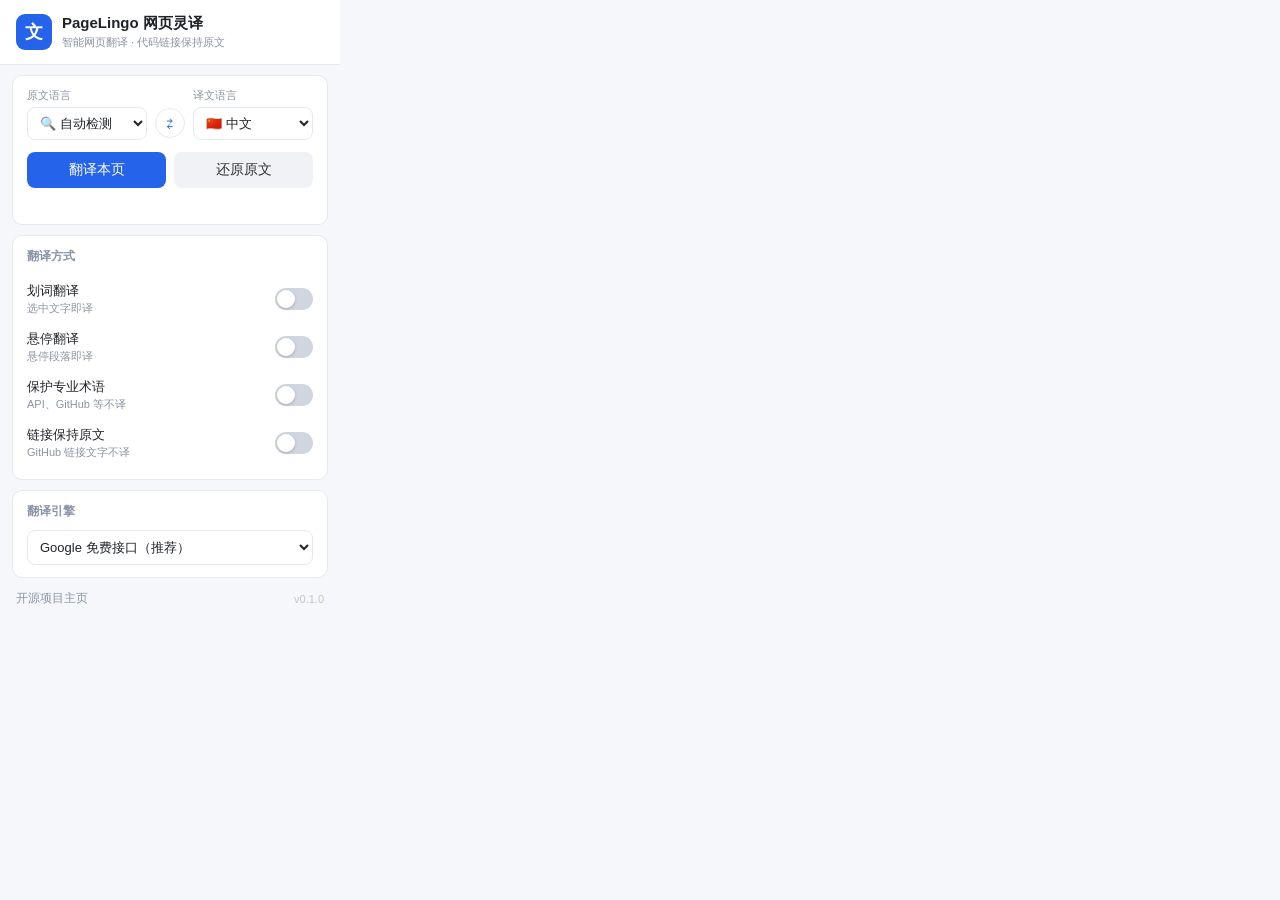
==== src/popup/popup.html @ 4a097ae0 "feat: PageLingo 网页灵译首版发布 全页/划词/悬停三种翻译；代码块、命令、链接与专业术语保持原文（节点分类+占位保护）；MutationObserver 动态内容翻译；中英日韩德五语互" ====
<!DOCTYPE html>
<html lang="zh-CN">
<head>
  <meta charset="UTF-8">
  <title>PageLingo 网页灵译</title>
  <link rel="stylesheet" href="popup.css">
</head>
<body>
  <header class="header">
    <span class="logo">文</span>
    <div class="title-wrap">
      <h1>PageLingo 网页灵译</h1>
      <p class="sub">智能网页翻译 · 代码链接保持原文</p>
    </div>
  </header>

  <section class="card">
    <div class="lang-row">
      <div class="lang-box">
        <label>原文语言</label>
        <select id="sourceLang"></select>
      </div>
      <button id="swapBtn" class="swap" title="互换语言">⇄</button>
      <div class="lang-box">
        <label>译文语言</label>
        <select id="targetLang"></select>
      </div>
    </div>

    <div class="actions">
      <button id="translateBtn" class="btn btn-primary">翻译本页</button>
      <button id="restoreBtn" class="btn btn-ghost">还原原文</button>
    </div>
    <p id="status" class="status"></p>
  </section>

  <section class="card">
    <h2>翻译方式</h2>
    <label class="row">
      <span>划词翻译<span class="hint">选中文字即译</span></span>
      <input type="checkbox" id="selectionEnabled" class="switch">
    </label>
    <label class="row">
      <span>悬停翻译<span class="hint">悬停段落即译</span></span>
      <input type="checkbox" id="hoverEnabled" class="switch">
    </label>
    <label class="row">
      <span>保护专业术语<span class="hint">API、GitHub 等不译</span></span>
      <input type="checkbox" id="protectTerms" class="switch">
    </label>
    <label class="row">
      <span>链接保持原文<span class="hint">GitHub 链接文字不译</span></span>
      <input type="checkbox" id="skipLinks" class="switch">
    </label>
  </section>

  <section class="card">
    <h2>翻译引擎</h2>
    <select id="engine" class="full">
      <option value="google">Google 免费接口（推荐）</option>
      <option value="mymemory">MyMemory 免费接口</option>
      <option value="custom">自定义接口</option>
    </select>
    <input id="customEndpoint" class="full endpoint" type="text"
           placeholder="https://api.example.com?text={text}&from={from}&to={to}" />
  </section>

  <footer class="footer">
    <a href="https://github.com/" target="_blank" rel="noopener">开源项目主页</a>
    <span class="ver">v0.1.0</span>
  </footer>

  <script src="../shared/langs.js"></script>
  <script src="../shared/storage.js"></script>
  <script src="popup.js"></script>
</body>
</html>
---- src/popup/popup.css ----
:root {
  --primary: #2563eb;
  --primary-hover: #1d4ed8;
  --bg: #f5f7fa;
  --card: #ffffff;
  --text: #1f2328;
  --muted: #8a94a6;
  --border: #e6e9f0;
}

* { box-sizing: border-box; margin: 0; padding: 0; }

body {
  width: 340px;
  font-family: -apple-system, BlinkMacSystemFont, "Segoe UI", "PingFang SC", "Microsoft YaHei", sans-serif;
  background: var(--bg);
  color: var(--text);
  font-size: 13px;
}

.header {
  display: flex;
  align-items: center;
  gap: 10px;
  padding: 14px 16px;
  background: var(--card);
  border-bottom: 1px solid var(--border);
}

.logo {
  width: 36px; height: 36px;
  background: var(--primary);
  color: #fff;
  border-radius: 9px;
  display: flex; align-items: center; justify-content: center;
  font-size: 18px; font-weight: 600;
}

.title-wrap h1 { font-size: 15px; font-weight: 600; }
.sub { font-size: 11px; color: var(--muted); margin-top: 2px; }

.card {
  background: var(--card);
  margin: 10px 12px 0;
  padding: 12px 14px;
  border-radius: 10px;
  border: 1px solid var(--border);
}

.card h2 { font-size: 12px; font-weight: 600; color: var(--muted); margin-bottom: 10px; }

.lang-row { display: flex; align-items: center; gap: 8px; }
.lang-box { flex: 1; }
.lang-box label { display: block; font-size: 11px; color: var(--muted); margin-bottom: 4px; }
.lang-box select {
  width: 100%; padding: 7px 8px; border: 1px solid var(--border);
  border-radius: 8px; font-size: 13px; background: #fff; color: var(--text);
}

.swap {
  margin-top: 18px;
  width: 30px; height: 30px; border-radius: 50%;
  border: 1px solid var(--border); background: #fff; color: var(--primary);
  cursor: pointer; font-size: 15px; flex-shrink: 0;
}
.swap:hover { background: #eef4ff; }

.actions { display: flex; gap: 8px; margin-top: 12px; }
.btn {
  flex: 1; padding: 9px 0; border-radius: 8px; border: none;
  font-size: 14px; cursor: pointer;
}
.btn-primary { background: var(--primary); color: #fff; font-weight: 500; }
.btn-primary:hover { background: var(--primary-hover); }
.btn-ghost { background: #f0f2f6; color: #333; }
.btn-ghost:hover { background: #e4e8ef; }

.status { font-size: 12px; color: var(--primary); margin-top: 8px; min-height: 16px; }
.status.error { color: #d93025; }

.row {
  display: flex; align-items: center; justify-content: space-between;
  padding: 7px 0; cursor: pointer;
}
.row .hint { display: block; font-size: 11px; color: var(--muted); margin-top: 1px; }

.switch {
  appearance: none; -webkit-appearance: none;
  width: 38px; height: 22px; border-radius: 11px;
  background: #cfd6e0; position: relative; cursor: pointer;
  transition: background .2s; outline: none;
}
.switch::after {
  content: ""; position: absolute; top: 2px; left: 2px;
  width: 18px; height: 18px; border-radius: 50%; background: #fff;
  transition: left .2s; box-shadow: 0 1px 3px rgba(0,0,0,.2);
}
.switch:checked { background: var(--primary); }
.switch:checked::after { left: 18px; }

select.full, input.full {
  width: 100%; padding: 8px; border: 1px solid var(--border);
  border-radius: 8px; font-size: 13px; background: #fff; color: var(--text);
}
.endpoint { margin-top: 8px; display: none; font-size: 12px; }

.footer {
  display: flex; justify-content: space-between; align-items: center;
  padding: 12px 16px;
}
.footer a { color: var(--muted); text-decoration: none; font-size: 12px; }
.footer a:hover { color: var(--primary); }
.ver { font-size: 11px; color: #c0c6cf; }
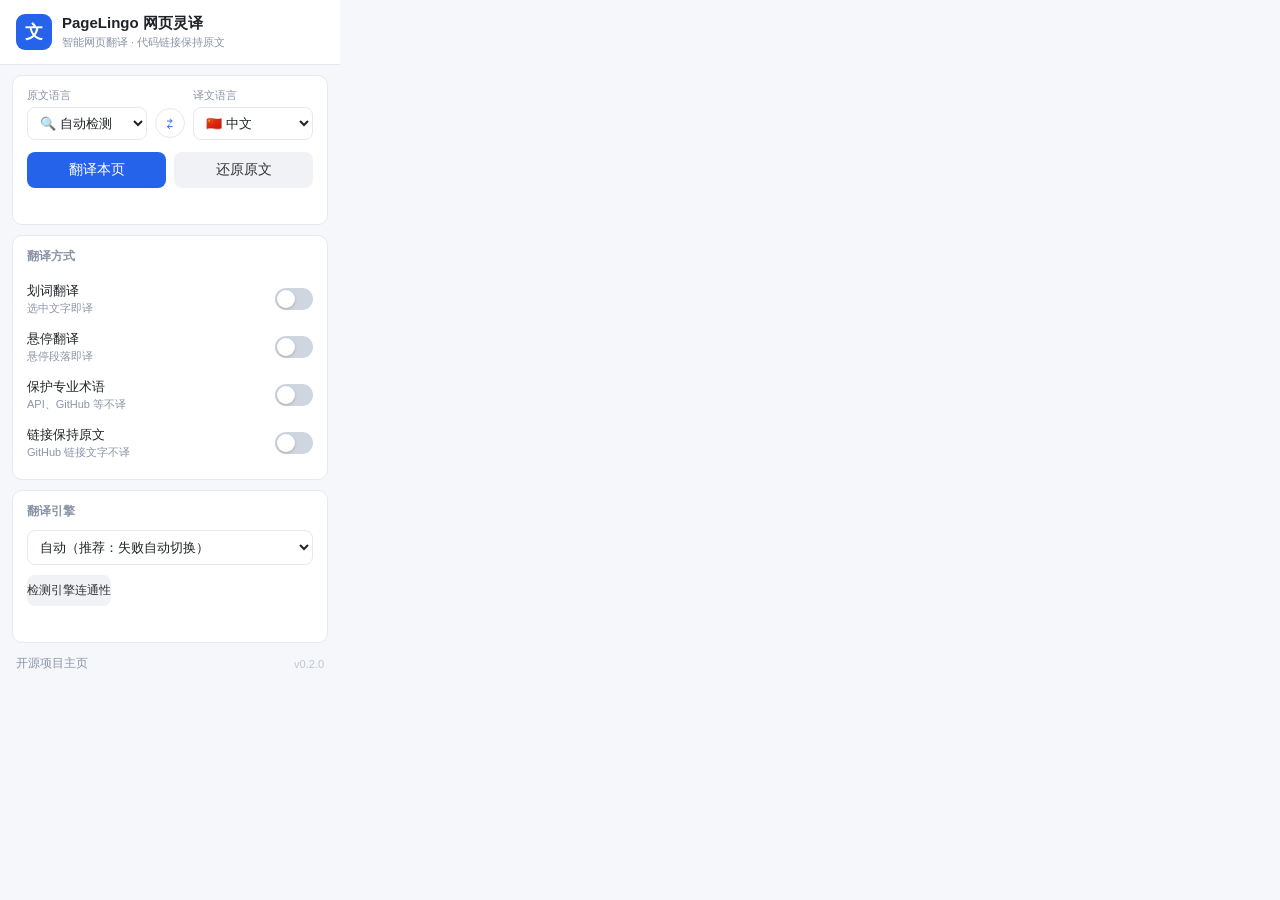
==== commit 008bea76: "feat: 引擎自动降级、DeepL 支持与连通性自检（v0.2.0） - 新增 auto 引擎（新默认）：Google → MyMemory → DeepL → 自定义 依次尝试，失败引擎冷却 10" ====
--- a/src/popup/popup.html
+++ b/src/popup/popup.html
@@ -57,17 +57,23 @@
   <section class="card">
     <h2>翻译引擎</h2>
     <select id="engine" class="full">
-      <option value="google">Google 免费接口（推荐）</option>
+      <option value="auto">自动（推荐：失败自动切换）</option>
+      <option value="google">Google 免费接口</option>
       <option value="mymemory">MyMemory 免费接口</option>
+      <option value="deepl">DeepL 官方 API（需密钥）</option>
       <option value="custom">自定义接口</option>
     </select>
+    <input id="deeplKey" class="full endpoint" type="text"
+           placeholder="DeepL 密钥（免费版以 :fx 结尾）" />
     <input id="customEndpoint" class="full endpoint" type="text"
            placeholder="https://api.example.com?text={text}&from={from}&to={to}" />
+    <button id="diagBtn" class="btn btn-ghost diag-btn">检测引擎连通性</button>
+    <p id="diagStatus" class="status diag-status"></p>
   </section>
 
   <footer class="footer">
-    <a href="https://github.com/" target="_blank" rel="noopener">开源项目主页</a>
-    <span class="ver">v0.1.0</span>
+    <a href="https://github.com/diligent-lazycat/pagelingo" target="_blank" rel="noopener">开源项目主页</a>
+    <span class="ver">v0.2.0</span>
   </footer>
 
   <script src="../shared/langs.js"></script>
--- a/src/popup/popup.css
+++ b/src/popup/popup.css
@@ -103,6 +103,8 @@
   border-radius: 8px; font-size: 13px; background: #fff; color: var(--text);
 }
 .endpoint { margin-top: 8px; display: none; font-size: 12px; }
+.diag-btn { margin-top: 10px; font-size: 12px; padding: 7px 0; }
+.diag-status { white-space: pre-line; font-size: 11px; line-height: 1.6; }
 
 .footer {
   display: flex; justify-content: space-between; align-items: center;
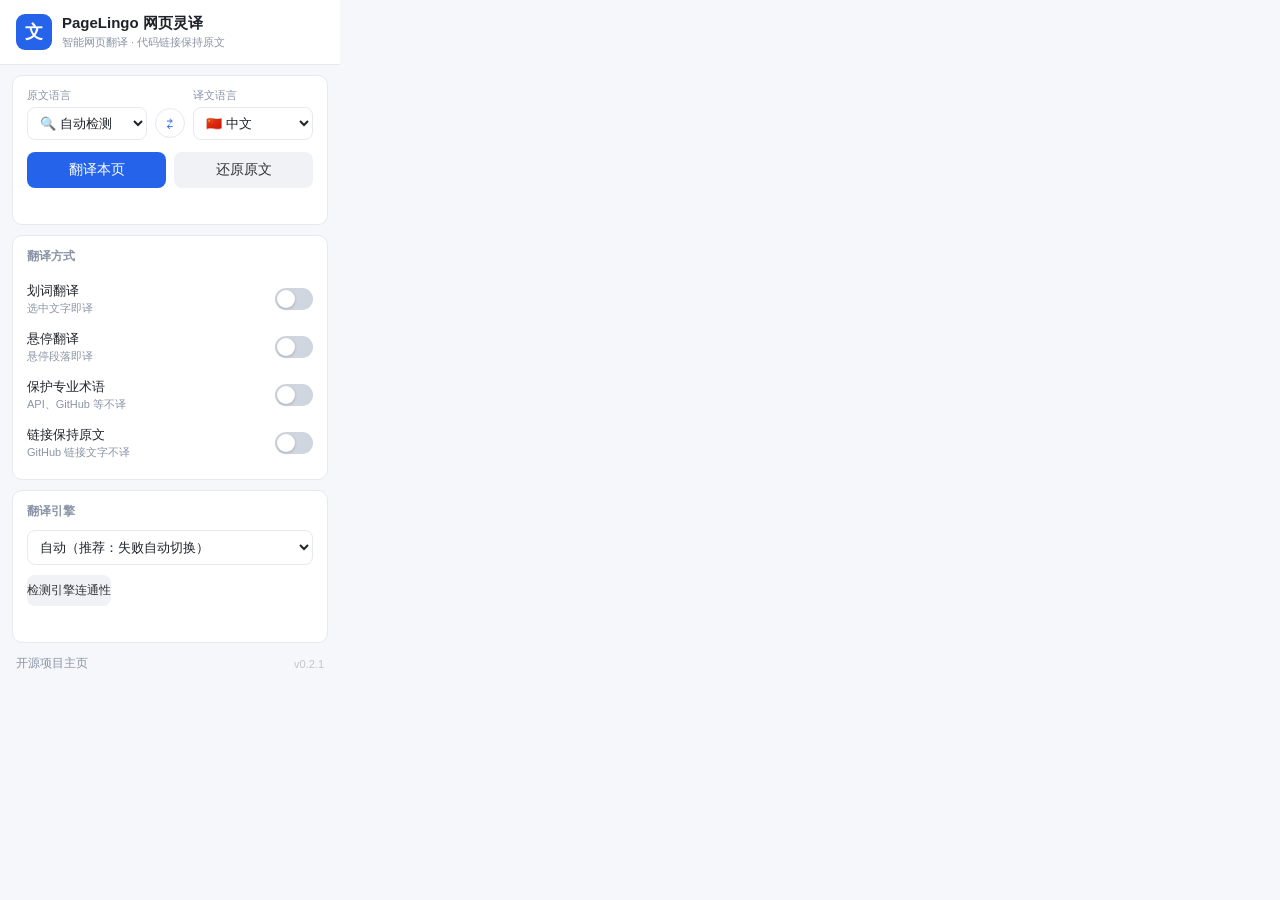
==== commit 9e32cce1: "fix: 键盘快捷键提示不再被翻译（v0.2.1） 在用户真实 Chrome 配置副本上实测 GitHub 英文仓库页时发现： - GitHub 的「g then d」「option shift r」" ====
--- a/src/popup/popup.html
+++ b/src/popup/popup.html
@@ -73,7 +73,7 @@
 
   <footer class="footer">
     <a href="https://github.com/diligent-lazycat/pagelingo" target="_blank" rel="noopener">开源项目主页</a>
-    <span class="ver">v0.2.0</span>
+    <span class="ver">v0.2.1</span>
   </footer>
 
   <script src="../shared/langs.js"></script>
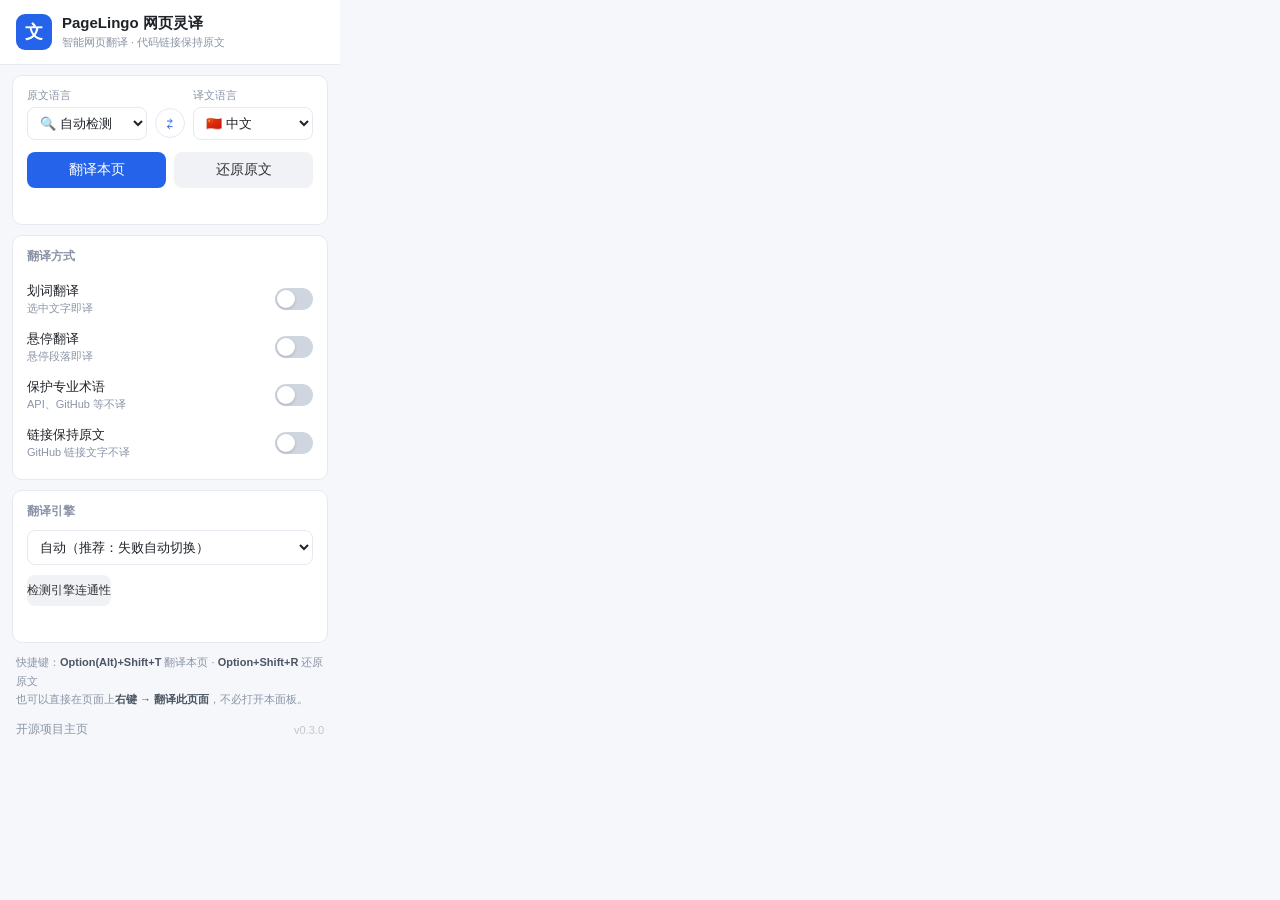
==== commit ce1a3e43: "feat: 右键菜单、键盘快捷键与页内状态提示（v0.3.0） 起因：用户反馈「装了还是无法运行」，但排查发现扩展已安装/已启用/额度正常， 真正的问题是触发入口只有「点图标→面板→翻译本页」一条，图" ====
--- a/src/popup/popup.html
+++ b/src/popup/popup.html
@@ -71,9 +71,12 @@
     <p id="diagStatus" class="status diag-status"></p>
   </section>
 
+  <p class="tip">快捷键：<b>Option(Alt)+Shift+T</b> 翻译本页 · <b>Option+Shift+R</b> 还原原文<br>
+     也可以直接在页面上<b>右键 → 翻译此页面</b>，不必打开本面板。</p>
+
   <footer class="footer">
     <a href="https://github.com/diligent-lazycat/pagelingo" target="_blank" rel="noopener">开源项目主页</a>
-    <span class="ver">v0.2.1</span>
+    <span class="ver">v0.3.0</span>
   </footer>
 
   <script src="../shared/langs.js"></script>
--- a/src/popup/popup.css
+++ b/src/popup/popup.css
@@ -113,3 +113,10 @@
 .footer a { color: var(--muted); text-decoration: none; font-size: 12px; }
 .footer a:hover { color: var(--primary); }
 .ver { font-size: 11px; color: #c0c6cf; }
+
+/* 快捷键与右键菜单提示 */
+.tip {
+  margin: 0; padding: 10px 16px 0; font-size: 11px; line-height: 1.7;
+  color: var(--muted);
+}
+.tip b { color: #4b5563; font-weight: 600; }
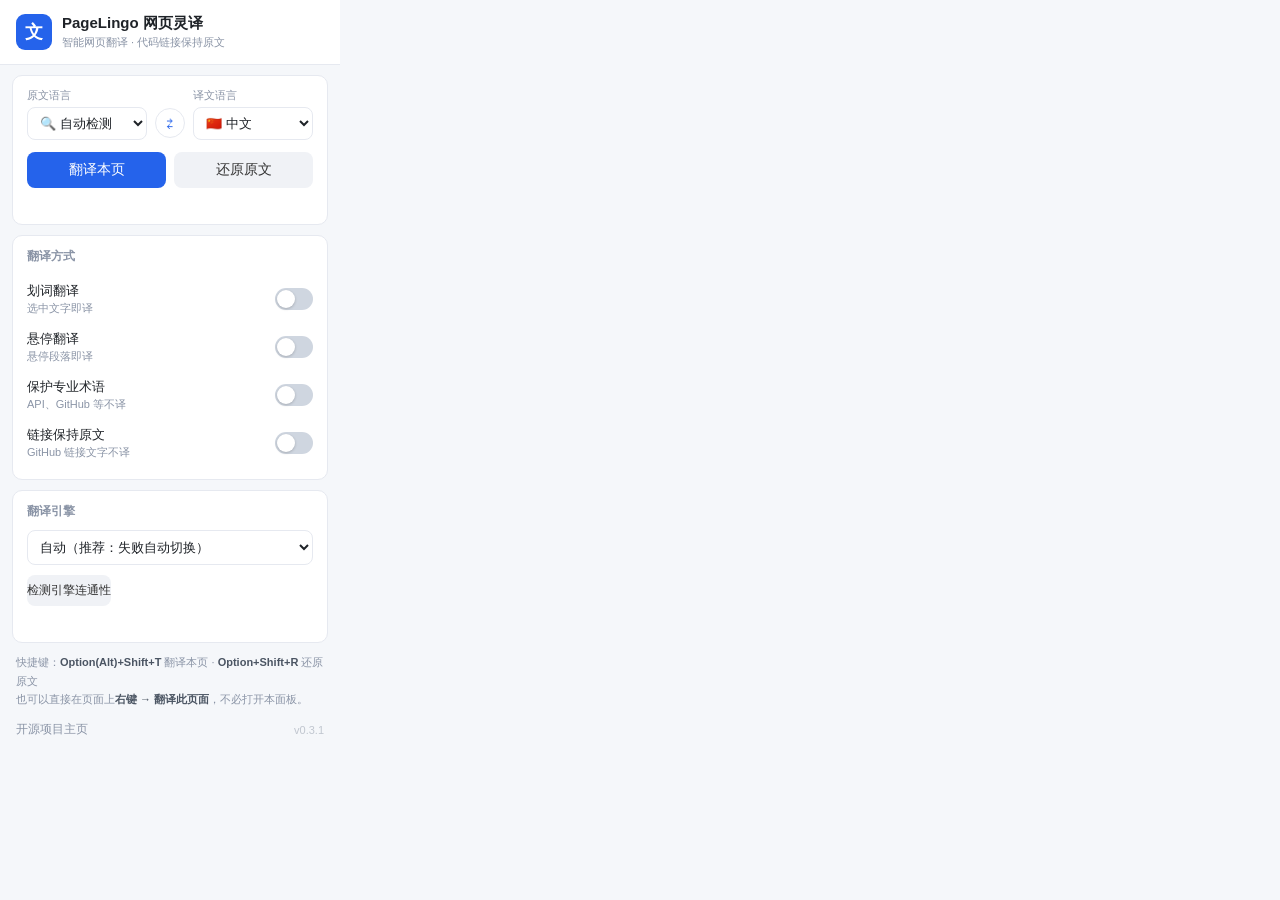
==== commit 31373b6c: "fix: 右键翻译无反应——自动补注入内容脚本（v0.3.1） 现象：右键菜单里能看到 PageLingo，点了页面毫无反应。 原因：扩展安装/重载之前就打开的标签页里没有内容脚本，Chrome 不会" ====
--- a/src/popup/popup.html
+++ b/src/popup/popup.html
@@ -76,7 +76,7 @@
 
   <footer class="footer">
     <a href="https://github.com/diligent-lazycat/pagelingo" target="_blank" rel="noopener">开源项目主页</a>
-    <span class="ver">v0.3.0</span>
+    <span class="ver">v0.3.1</span>
   </footer>
 
   <script src="../shared/langs.js"></script>
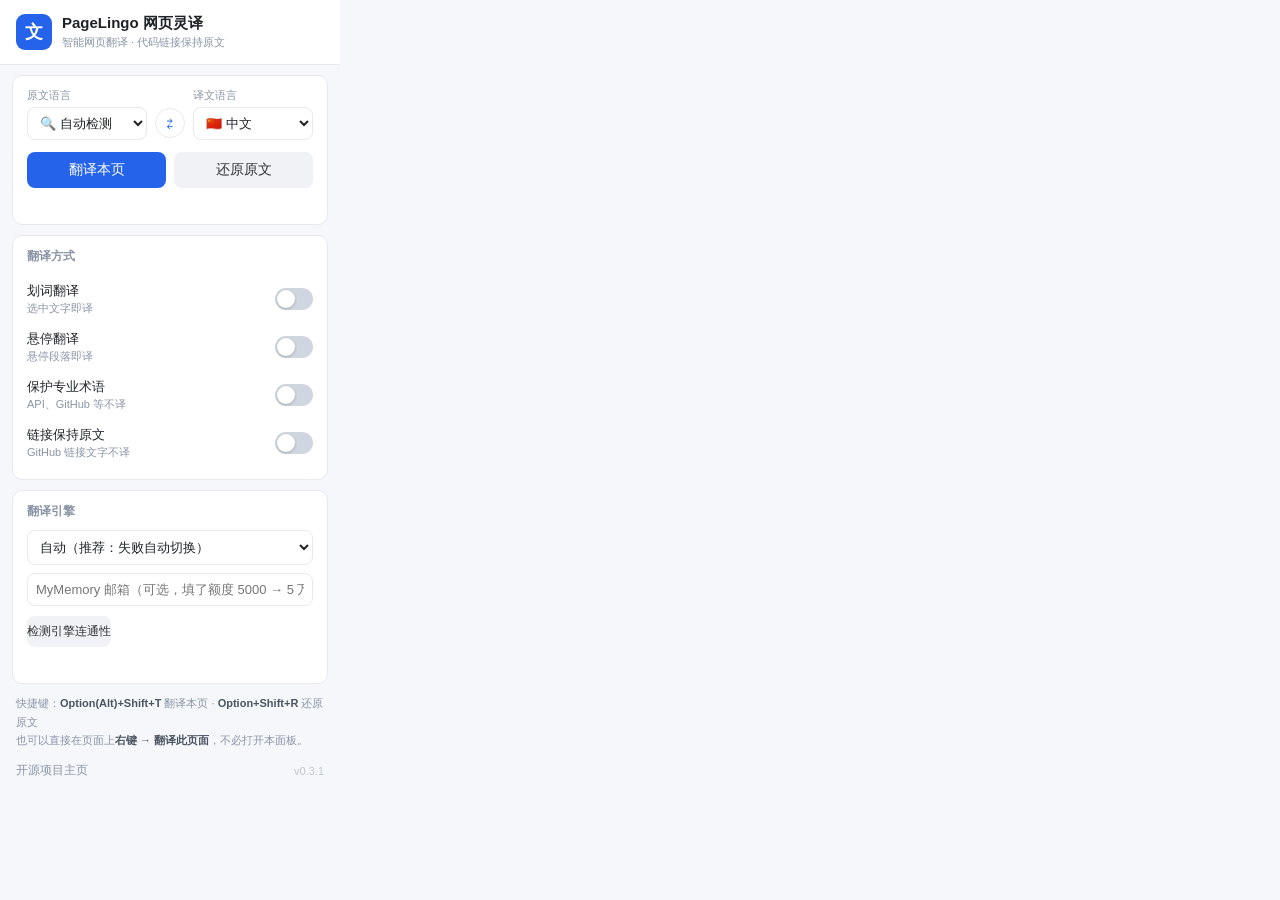
==== commit 6e0ef3e0: "fix: 填了提额邮箱仍不翻译（引擎冷却未失效 + 真实错误被吞） - 引擎冷却改为随凭据变化清空：syncEngineCredentials(mmEmail, deeplKey)，   凭据没变不误" ====
--- a/src/popup/popup.html
+++ b/src/popup/popup.html
@@ -65,6 +65,8 @@
     </select>
     <input id="deeplKey" class="full endpoint" type="text"
            placeholder="DeepL 密钥（免费版以 :fx 结尾）" />
+    <input id="mmEmail" class="full mm-email" type="text"
+           placeholder="MyMemory 邮箱（可选，填了额度 5000 → 5 万字符/天）" />
     <input id="customEndpoint" class="full endpoint" type="text"
            placeholder="https://api.example.com?text={text}&from={from}&to={to}" />
     <button id="diagBtn" class="btn btn-ghost diag-btn">检测引擎连通性</button>
--- a/src/popup/popup.css
+++ b/src/popup/popup.css
@@ -120,3 +120,6 @@
   color: var(--muted);
 }
 .tip b { color: #4b5563; font-weight: 600; }
+
+/* MyMemory 提额邮箱：常驻显示（不属于某个引擎专属） */
+.mm-email { margin-top: 8px; font-size: 12px; }
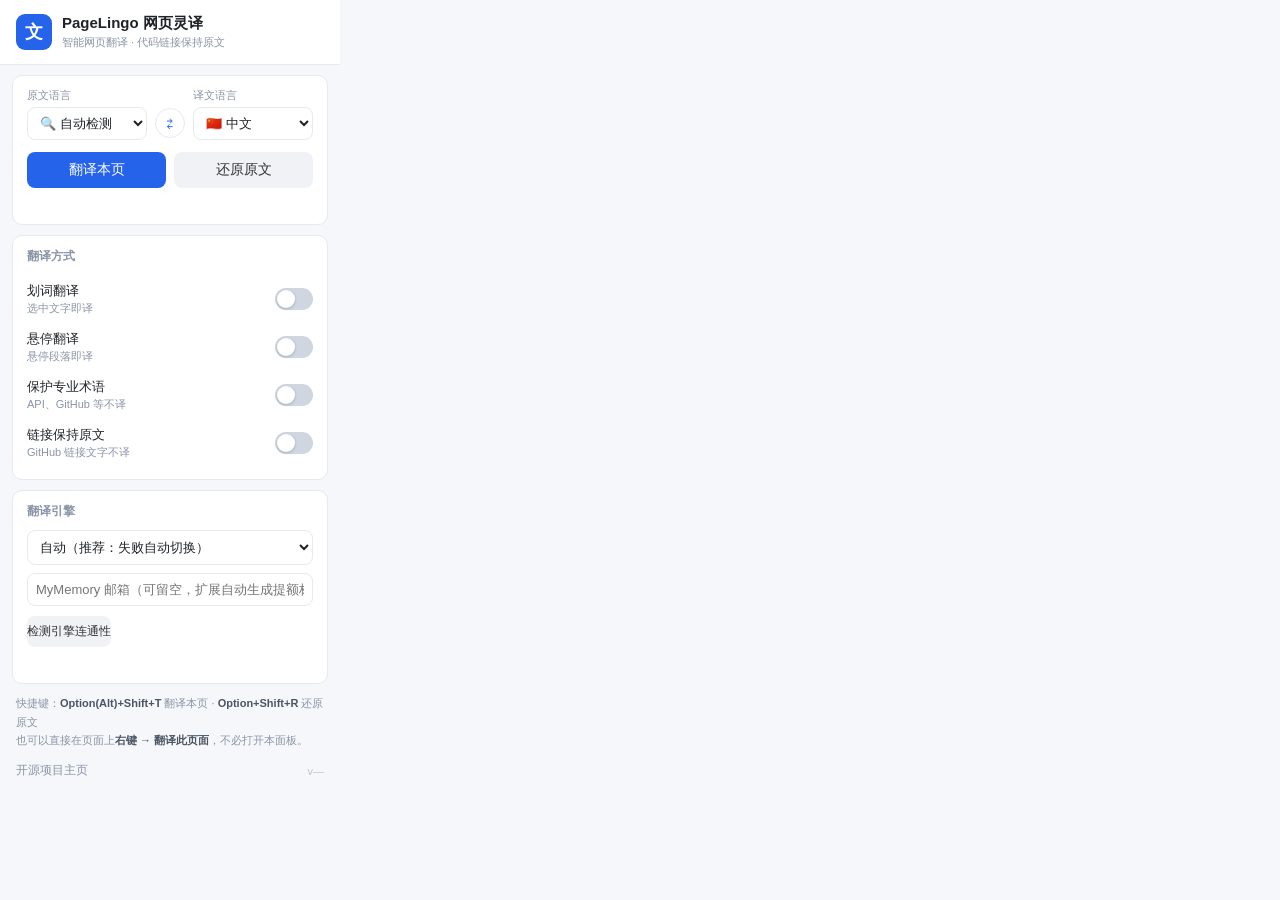
==== commit 5786d8b6: "fix: 免手填邮箱，anonymous 额度耗尽时自动提额（v0.3.3） 排查用户当前 Chrome：扩展已重载/已启用/快捷键已注册，但 storage 里 mmEmail=""， engine" ====
--- a/src/popup/popup.html
+++ b/src/popup/popup.html
@@ -66,7 +66,7 @@
     <input id="deeplKey" class="full endpoint" type="text"
            placeholder="DeepL 密钥（免费版以 :fx 结尾）" />
     <input id="mmEmail" class="full mm-email" type="text"
-           placeholder="MyMemory 邮箱（可选，填了额度 5000 → 5 万字符/天）" />
+           placeholder="MyMemory 邮箱（可留空，扩展自动生成提额标识）" />
     <input id="customEndpoint" class="full endpoint" type="text"
            placeholder="https://api.example.com?text={text}&from={from}&to={to}" />
     <button id="diagBtn" class="btn btn-ghost diag-btn">检测引擎连通性</button>
@@ -78,7 +78,7 @@
 
   <footer class="footer">
     <a href="https://github.com/diligent-lazycat/pagelingo" target="_blank" rel="noopener">开源项目主页</a>
-    <span class="ver">v0.3.1</span>
+    <span class="ver" id="appVersion">v—</span>
   </footer>
 
   <script src="../shared/langs.js"></script>
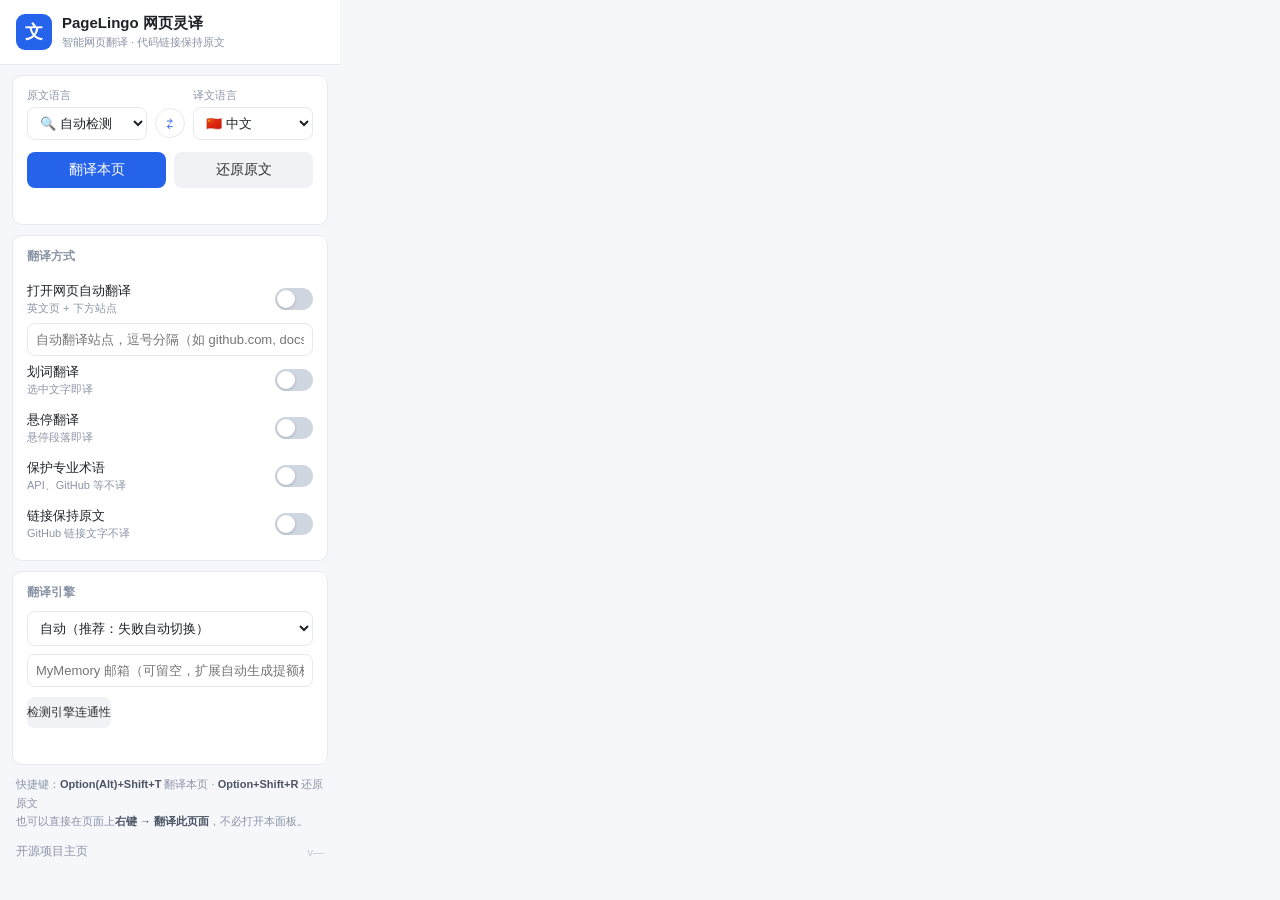
==== commit 50e20f4a: "fix: 打开 GitHub 网页自动翻译，消除「装了却始终没中文」（v0.3.5） 逐环节复现（用户当前 Chrome 配置副本 + 真实 GitHub 仓库页）： 扩展已重载 0.3.4、SW 正" ====
--- a/src/popup/popup.html
+++ b/src/popup/popup.html
@@ -36,6 +36,12 @@
 
   <section class="card">
     <h2>翻译方式</h2>
+    <label class="row">
+      <span>打开网页自动翻译<span class="hint">英文页 + 下方站点</span></span>
+      <input type="checkbox" id="autoTranslate" class="switch">
+    </label>
+    <input id="autoSites" class="full" type="text"
+           placeholder="自动翻译站点，逗号分隔（如 github.com, docs.python.org）" />
     <label class="row">
       <span>划词翻译<span class="hint">选中文字即译</span></span>
       <input type="checkbox" id="selectionEnabled" class="switch">
